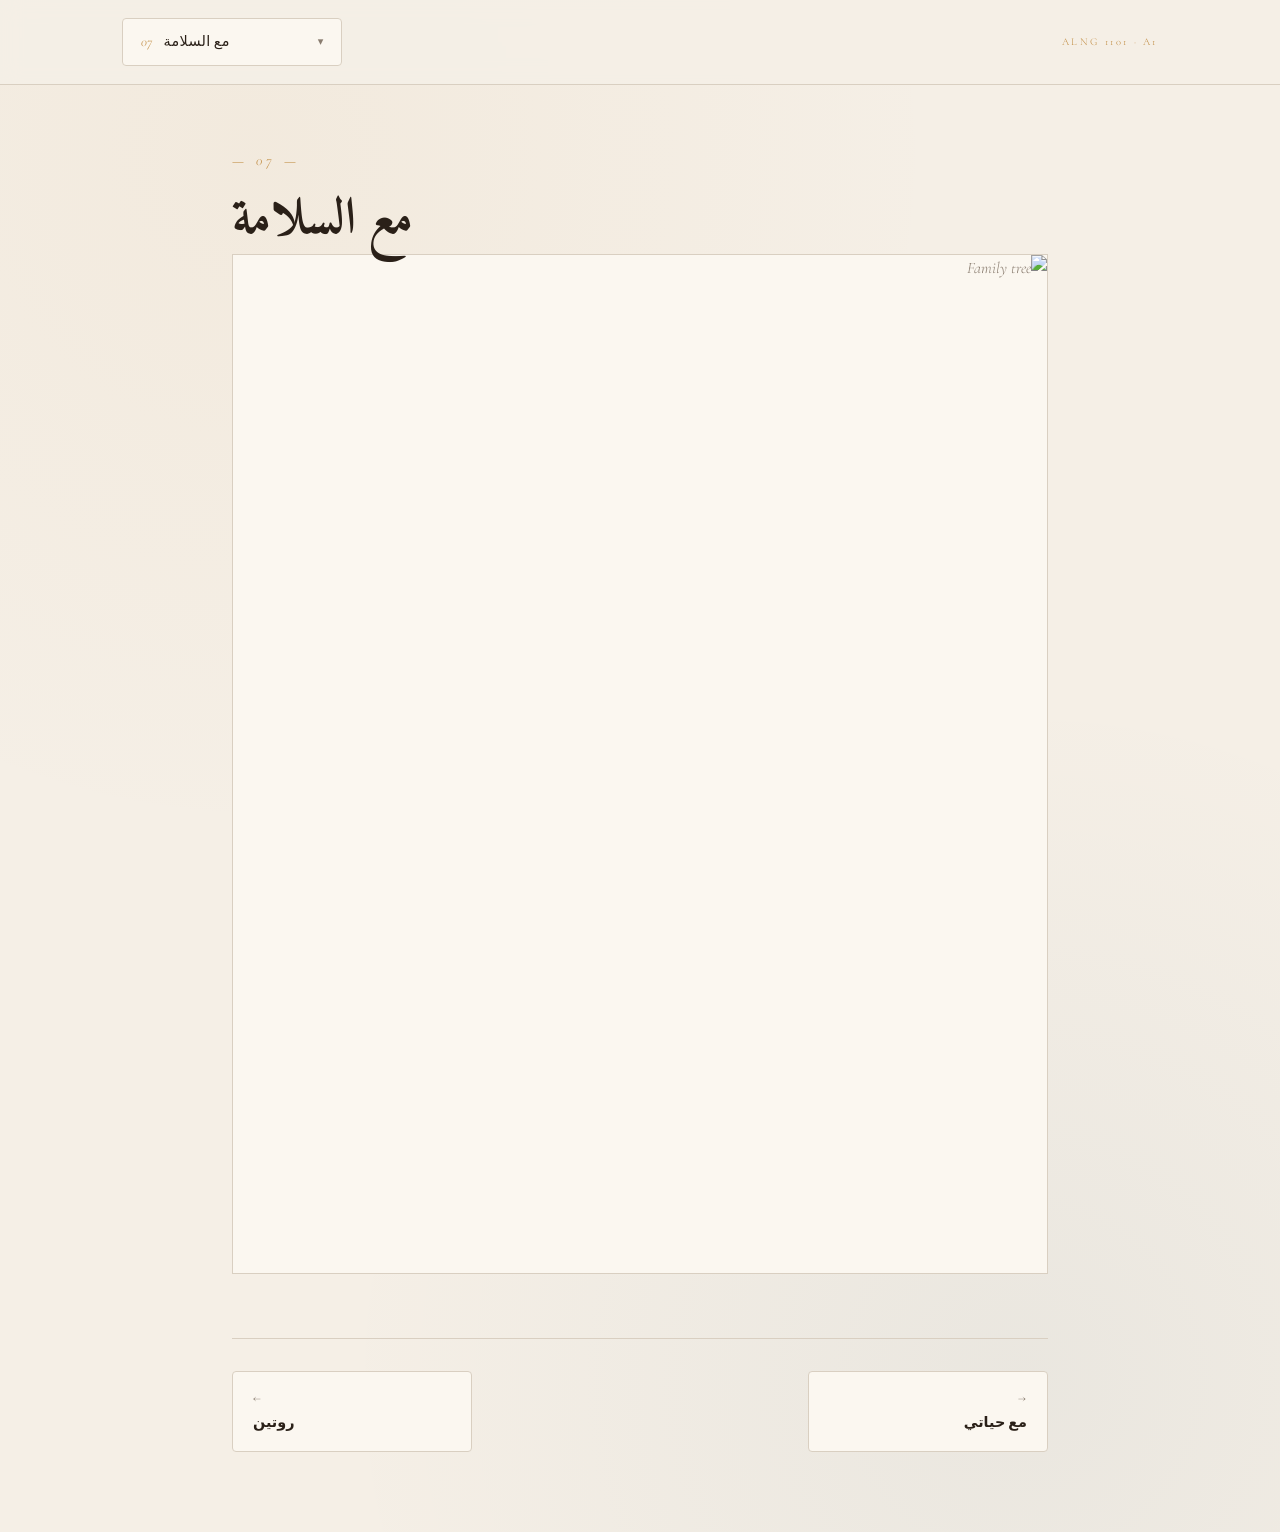
==== depart.html @ 5e150709 "Add files via upload" ====
<!DOCTYPE html>
<html lang="ar" dir="rtl">

<head>
    <meta charset="UTF-8" />
    <meta name="viewport" content="width=device-width, initial-scale=1.0" />
    <title>Ma famille — ALNG 1101</title>
    <link rel="preconnect" href="https://fonts.googleapis.com" />
    <link rel="preconnect" href="https://fonts.gstatic.com" crossorigin />
    <link
        href="https://fonts.googleapis.com/css2?family=Amiri:wght@400;700&family=Cairo:wght@300;400;600;700&family=Cormorant+Garamond:ital,wght@0,400;0,600;1,400&display=swap"
        rel="stylesheet" />
    <link rel="stylesheet" href="styles.css" />
</head>

<body>

    <header class="site-header">
        <div class="header-inner">
            <a href="./index.html" class="brand">
                <span class="brand-tag">ALNG 1101 · A1</span>
            </a>

            <div class="dropdown">
                <button class="dropdown-toggle" aria-expanded="false" aria-haspopup="true">
                    <span class="current-num">01</span>
                    <span class="current-label">Accueil</span>
                    <span class="caret">▾</span>
                </button>
                <ul class="dropdown-menu" role="menu">
                    <li><a href="./index.html"><span class="menu-num">01</span><span class="menu-label">حياتي</span></a>
                    </li>
                    <li><a href="./presentation.html"><span class="menu-num">02</span><span
                                class="menu-label">انا</span></a></li>
                    <li><a href="./famille.html"><span class="menu-num">03</span><span
                                class="menu-label">اسرتي</span></a></li>
                    <li><a href="./ami.html"><span class="menu-num">04</span><span class="menu-label">أفضل
                                صديق</span></a></li>
                    <li><a href="./lieux.html"><span class="menu-num">05</span><span class="menu-label">زيارة في
                                مصر</span></a></li>
                    <li><a href="./routine.html"><span class="menu-num">06</span><span
                                class="menu-label">روتين</span></a></li>
                    <li><a href="./depart.html"><span class="menu-num">07</span><span class="menu-label">مع
                                السلامة</span></a></li>
                </ul>
            </div>
        </div>
    </header>

    <main class="main">
        <p class="page-num">— 07 —</p>
        <h2 class="page-title">مع السلامة</h2>

        <div class="photo-frame">
            <img src="/images/avion.jpeg" alt="Family tree">
        </div>

        <nav class="pager">
            <a class="prev" href="lieux.html"><span class="pager-label"></span><span class="pager-title">
                    روتين</span></a>
            <a class="next" href="index.html"><span class="pager-label"></span><span class="pager-title">مع
                    حياتي</span></a>
        </nav>
    </main>


    <script src="styles.js"></script>
</body>

</html>
---- styles.css ----
/* =========================================================
   VARIABLES
   ========================================================= */
:root {
    --bg: #f5efe6;
    --bg-card: #fbf7f0;
    --ink: #2a2018;
    --ink-soft: #5b4f44;
    --ink-mute: #8a7d70;
    --line: #d9cfc1;
    --line-soft: #e8e0d3;
    --teal: #1b4965;
    --teal-soft: #2d6a8f;
    --gold: #c08a3e;
    --gold-soft: #d4a24c;
    --accent: #9b3a2a;

    --font-display: "Cormorant Garamond", "Amiri", serif;
    --font-arabic-display: "Amiri", serif;
    --font-body: "Tajawal", "Cormorant Garamond", system-ui, sans-serif;

    --header-h: 84px;
    --radius: 4px;
    --shadow: 0 1px 2px rgba(42, 32, 24, 0.04),
        0 8px 24px rgba(42, 32, 24, 0.06);
}

* {
    box-sizing: border-box;
    margin: 0;
    padding: 0;
}

html,
body {
    min-height: 100%;
}

body {
    font-family: var(--font-body);
    font-weight: 300;
    background: var(--bg);
    color: var(--ink);
    line-height: 1.7;
    background-image:
        radial-gradient(circle at 20% 10%, rgba(192, 138, 62, 0.05), transparent 40%),
        radial-gradient(circle at 80% 90%, rgba(27, 73, 101, 0.05), transparent 40%);
}

a {
    color: inherit;
    text-decoration: none;
}

button {
    font: inherit;
    cursor: pointer;
}

/* =========================================================
   HEADER + DROPDOWN
   ========================================================= */
.site-header {
    position: sticky;
    top: 0;
    z-index: 50;
    background: rgba(245, 239, 230, 0.92);
    backdrop-filter: blur(10px);
    -webkit-backdrop-filter: blur(10px);
    border-bottom: 1px solid var(--line);
}

.header-inner {
    max-width: 1100px;
    margin: 0 auto;
    height: var(--header-h);
    padding: 0 2rem;
    display: flex;
    align-items: center;
    justify-content: space-between;
    gap: 2rem;
}

/* BRAND (titre du site) */
.brand {
    display: flex;
    flex-direction: column;
    gap: 0.15rem;
    text-align: right;
}

.brand-tag {
    font-family: var(--font-body);
    font-size: 0.65rem;
    letter-spacing: 0.25em;
    text-transform: uppercase;
    color: var(--gold);
    direction: ltr;
}

.brand-title {
    font-family: var(--font-arabic-display);
    font-size: 1.6rem;
    font-weight: 700;
    color: var(--ink);
    line-height: 1;
}

/* DROPDOWN */
.dropdown {
    position: relative;
}

.dropdown-toggle {
    display: flex;
    align-items: center;
    gap: 0.75rem;
    padding: 0.65rem 1.1rem;
    background: var(--bg-card);
    border: 1px solid var(--line);
    border-radius: var(--radius);
    font-family: var(--font-body);
    font-size: 0.9rem;
    color: var(--ink);
    transition: all 0.25s;
    direction: ltr;
    min-width: 220px;
}

.dropdown-toggle:hover {
    border-color: var(--gold);
    background: #fff;
}

.dropdown-toggle .current-num {
    font-family: var(--font-display);
    font-style: italic;
    color: var(--gold);
    font-size: 0.85rem;
}

.dropdown-toggle .current-label {
    flex: 1;
    text-align: left;
    letter-spacing: 0.02em;
}

.dropdown-toggle .caret {
    color: var(--ink-mute);
    font-size: 0.7rem;
    transition: transform 0.25s;
}

.dropdown.open .caret {
    transform: rotate(180deg);
}

/* MENU */
.dropdown-menu {
    position: absolute;
    top: calc(100% + 6px);
    left: 0;
    width: 100%;
    min-width: 260px;
    background: var(--bg-card);
    border: 1px solid var(--line);
    border-radius: var(--radius);
    box-shadow: var(--shadow);
    list-style: none;
    padding: 0.4rem;
    opacity: 0;
    visibility: hidden;
    transform: translateY(-8px);
    transition: all 0.2s ease;
    direction: ltr;
}

.dropdown.open .dropdown-menu {
    opacity: 1;
    visibility: visible;
    transform: translateY(0);
}

.dropdown-menu li a {
    display: flex;
    align-items: baseline;
    gap: 0.85rem;
    padding: 0.55rem 0.75rem;
    border-radius: 2px;
    transition: all 0.15s;
}

.dropdown-menu li a:hover {
    background: rgba(192, 138, 62, 0.1);
}

.dropdown-menu li a.active {
    background: var(--teal);
    color: var(--bg-card);
}

.dropdown-menu li a.active .menu-num {
    color: var(--gold-soft);
}

.menu-num {
    font-family: var(--font-display);
    font-style: italic;
    font-size: 0.8rem;
    color: var(--ink-mute);
    min-width: 1.6rem;
}

.menu-label {
    font-size: 0.9rem;
}

/* =========================================================
   MAIN PAGE LAYOUT
   ========================================================= */
.main {
    max-width: 880px;
    margin: 0 auto;
    padding: 4rem 2rem 5rem;
}

.page-num {
    font-family: var(--font-display);
    font-style: italic;
    font-size: 0.9rem;
    color: var(--gold);
    letter-spacing: 0.3em;
    margin-bottom: 1rem;
    direction: ltr;
}

.page-title {
    font-family: var(--font-display);
    font-size: clamp(2.25rem, 4vw, 3.25rem);
    font-weight: 600;
    color: var(--ink);
    line-height: 1.1;
    margin-bottom: 0.5rem;
    direction: ltr;
    text-align: left;
}

.page-hint {
    font-family: var(--font-display);
    font-style: italic;
    font-size: 1rem;
    color: var(--ink-mute);
    margin-bottom: 3rem;
    padding-bottom: 2rem;
    border-bottom: 1px solid var(--line);
    direction: ltr;
    text-align: left;
}

/* =========================================================
   COMPONENTS RÉUTILISABLES
   ========================================================= */

/* Hero (page d'accueil) */
.hero {
    text-align: center;
    padding: 4rem 2rem;
    background: var(--bg-card);
    border: 1px solid var(--line);
    border-radius: var(--radius);
    position: relative;
}

.hero::before,
.hero::after {
    content: "";
    position: absolute;
    width: 40px;
    height: 40px;
    border: 2px solid var(--gold);
}

.hero::before {
    top: 12px;
    right: 12px;
    border-bottom: none;
    border-left: none;
}

.hero::after {
    bottom: 12px;
    left: 12px;
    border-top: none;
    border-right: none;
}

.hero-title {
    font-family: var(--font-arabic-display);
    font-size: clamp(2rem, 4vw, 3rem);
    font-weight: 400;
    color: var(--teal);
    margin-bottom: 1.5rem;
    line-height: 1.3;
}

.hero-welcome {
    font-family: var(--font-body);
    font-size: 1.25rem;
    color: var(--ink-soft);
    max-width: 600px;
    margin: 0 auto;
}

/* Photo + texte */
.content-grid {
    display: grid;
    grid-template-columns: 1fr 1.2fr;
    gap: 2.5rem;
    margin-bottom: 2rem;
}

.photo-frame {
    aspect-ratio: 4 / 5;
    background: var(--bg-card);
    border: 1px solid var(--line);
    display: flex;
    align-items: center;
    justify-content: center;
    color: var(--ink-mute);
    font-family: var(--font-display);
    font-style: italic;
    overflow: hidden;
}

.photo-frame img {
    width: 100%;
    height: 100%;
    object-fit: cover;
}

.text-block {
    font-size: 1.1rem;
    line-height: 1.9;
    color: var(--ink-soft);
}

/* Family frame */
.family-frame {
    width: 100%;
    background: var(--bg-card);
    border: 1px solid var(--line);
    display: flex;
    align-items: center;
    justify-content: center;
    color: var(--ink-mute);
    font-family: var(--font-display);
    font-style: italic;
    margin-bottom: 2rem;
    padding: 1rem;
}

.family-frame img {
    max-width: 100%;
    height: auto;
    display: block;
}

.labels-grid {
    display: grid;
    grid-template-columns: repeat(auto-fit, minmax(160px, 1fr));
    gap: 1rem;
}

.label-card {
    padding: 1.25rem 1rem;
    background: var(--bg-card);
    border: 1px solid var(--line);
    border-radius: var(--radius);
    text-align: center;
    transition: all 0.3s;
}

.label-card:hover {
    border-color: var(--gold);
    transform: translateY(-2px);
}

.label-role {
    display: block;
    font-family: var(--font-display);
    font-style: italic;
    font-size: 0.85rem;
    color: var(--ink-mute);
    margin-bottom: 0.5rem;
    direction: ltr;
}

.label-ar {
    display: block;
    font-family: var(--font-arabic-display);
    font-size: 1.5rem;
    color: var(--teal);
    font-weight: 700;
}

/* Paragraphe */
.paragraph-block {
    background: var(--bg-card);
    border-right: 3px solid var(--gold);
    padding: 2rem 2.5rem;
    font-size: 1.15rem;
    line-height: 2;
    border-radius: var(--radius);
}

/* Audio */
.audio-block {
    margin-top: 2.5rem;
    padding: 1.75rem;
    background: var(--bg-card);
    border: 1px dashed var(--gold);
    border-radius: var(--radius);
}

.audio-label {
    font-family: var(--font-display);
    font-size: 1rem;
    color: var(--teal);
    margin-bottom: 1rem;
    direction: ltr;
}

.audio-block audio {
    width: 100%;
    direction: ltr;
}

.audio-hint {
    margin-top: 0.75rem;
    font-family: var(--font-display);
    font-style: italic;
    font-size: 0.85rem;
    color: var(--ink-mute);
    direction: ltr;
}

/* Places + Community grid */
.places-grid,
.community-grid {
    display: grid;
    grid-template-columns: repeat(auto-fit, minmax(220px, 1fr));
    gap: 1.5rem;
}

.place-card,
.community-card {
    background: var(--bg-card);
    border: 1px solid var(--line);
    overflow: hidden;
    transition: all 0.3s;
}

.place-card:hover,
.community-card:hover {
    transform: translateY(-3px);
    box-shadow: var(--shadow);
}

.place-img,
.community-img {
    aspect-ratio: 4 / 3;
    background: var(--line-soft);
    display: flex;
    align-items: center;
    justify-content: center;
    color: var(--ink-mute);
    font-family: var(--font-display);
    font-style: italic;
    font-size: 0.9rem;
    overflow: hidden;
}

.place-img img,
.community-img img {
    width: 100%;
    height: 100%;
    object-fit: cover;
}

.place-card figcaption,
.community-card figcaption {
    padding: 1rem 1.25rem;
    font-size: 1rem;
    color: var(--ink-soft);
    border-top: 1px solid var(--line-soft);
}

/* Mots préférés */
.words-list {
    list-style: none;
    display: flex;
    flex-direction: column;
    gap: 1rem;
    counter-reset: word;
}

.word-item {
    background: var(--bg-card);
    padding: 1.5rem 1.75rem;
    border-right: 3px solid var(--gold);
    border-radius: var(--radius);
    display: grid;
    grid-template-columns: auto 1fr;
    gap: 0.5rem 1.5rem;
    align-items: baseline;
    position: relative;
    counter-increment: word;
}

.word-item::before {
    content: counter(word, decimal-leading-zero);
    position: absolute;
    top: 0.75rem;
    left: 1rem;
    font-family: var(--font-display);
    font-style: italic;
    font-size: 0.85rem;
    color: var(--gold);
    direction: ltr;
}

.word-ar {
    font-family: var(--font-arabic-display);
    font-size: 2rem;
    font-weight: 700;
    color: var(--teal);
    grid-row: 1;
}

.word-meaning {
    font-family: var(--font-display);
    font-style: italic;
    color: var(--ink-soft);
    font-size: 1rem;
    direction: ltr;
    grid-row: 1;
}

.word-example {
    grid-column: 1 / -1;
    font-size: 1.05rem;
    color: var(--ink-soft);
    padding-top: 0.5rem;
    border-top: 1px dashed var(--line);
    margin-top: 0.5rem;
}

/* Jeu */
.game-block {
    background: var(--bg-card);
    padding: 2rem;
    border: 1px solid var(--line);
    border-radius: var(--radius);
}

.game-instruction {
    font-size: 1.1rem;
    color: var(--ink-soft);
    margin-bottom: 1.5rem;
    padding-bottom: 1rem;
    border-bottom: 1px solid var(--line);
}

.game-grid {
    display: grid;
    grid-template-columns: repeat(auto-fit, minmax(140px, 1fr));
    gap: 0.75rem;
    margin-bottom: 1.5rem;
}

.game-card {
    padding: 1.5rem 1rem;
    background: var(--bg);
    border: 1px solid var(--line);
    border-radius: var(--radius);
    text-align: center;
    cursor: pointer;
    transition: all 0.25s;
    font-family: var(--font-arabic-display);
    font-size: 1.4rem;
    color: var(--teal);
}

.game-card:hover {
    border-color: var(--gold);
    background: var(--bg-card);
    transform: scale(1.03);
}

.game-card.matched {
    background: var(--teal);
    color: var(--bg-card);
    border-color: var(--teal);
}

.answer-key {
    margin-top: 1rem;
    padding: 1rem;
    background: var(--bg);
    border-radius: var(--radius);
}

.answer-key summary {
    cursor: pointer;
    font-family: var(--font-display);
    font-style: italic;
    color: var(--accent);
    direction: ltr;
}

.answer-key ul {
    margin-top: 0.75rem;
    padding-right: 1.25rem;
    color: var(--ink-soft);
}

.external-link {
    margin-top: 1rem;
    font-family: var(--font-display);
    font-style: italic;
    color: var(--ink-mute);
    direction: ltr;
}

.external-link a {
    color: var(--teal);
    text-decoration: underline;
    text-underline-offset: 3px;
}

/* Timeline */
.timeline {
    position: relative;
    padding-right: 2rem;
    border-right: 2px solid var(--line);
}

.timeline-step {
    position: relative;
    padding: 1.25rem 1.5rem;
    margin-bottom: 1.25rem;
    background: var(--bg-card);
    border: 1px solid var(--line);
    border-radius: var(--radius);
    transition: all 0.3s;
}

.timeline-step::before {
    content: "";
    position: absolute;
    top: 1.75rem;
    right: -2.6rem;
    width: 14px;
    height: 14px;
    background: var(--gold);
    border: 3px solid var(--bg);
    border-radius: 50%;
}

.timeline-step:hover {
    transform: translateX(-4px);
    border-color: var(--gold);
}

.timeline-time {
    display: inline-block;
    font-family: var(--font-arabic-display);
    font-size: 1rem;
    font-weight: 700;
    color: var(--gold);
    background: rgba(192, 138, 62, 0.1);
    padding: 0.2rem 0.75rem;
    border-radius: 100px;
    margin-bottom: 0.5rem;
}

.timeline-text {
    font-size: 1.15rem;
    color: var(--ink);
}

/* Reflection */
.reflection {
    margin-top: 2rem;
    padding: 1.75rem 2rem;
    background: var(--bg-card);
    border: 1px solid var(--line);
    border-radius: var(--radius);
}

.reflection h4 {
    font-family: var(--font-display);
    font-style: italic;
    font-size: 1.25rem;
    color: var(--teal);
    margin-bottom: 0.75rem;
    direction: ltr;
}

.reflection p {
    color: var(--ink-soft);
}

/* AI note */
.ai-note {
    margin-top: 2rem;
    padding: 1rem 1.25rem;
    background: rgba(155, 58, 42, 0.06);
    border-right: 3px solid var(--accent);
    border-radius: var(--radius);
    font-family: var(--font-display);
    font-style: italic;
    font-size: 0.95rem;
    color: var(--ink-soft);
    direction: ltr;
    text-align: left;
}

.ai-note strong {
    color: var(--accent);
    font-style: normal;
    font-family: var(--font-body);
    font-weight: 600;
}

/* =========================================================
   PAGINATION (prev / next entre pages)
   ========================================================= */
.pager {
    margin-top: 4rem;
    padding-top: 2rem;
    border-top: 1px solid var(--line);
    display: flex;
    justify-content: space-between;
    gap: 1rem;
    direction: ltr;
}

.pager a {
    flex: 1;
    max-width: 240px;
    padding: 1rem 1.25rem;
    background: var(--bg-card);
    border: 1px solid var(--line);
    border-radius: var(--radius);
    font-family: var(--font-body);
    font-size: 0.9rem;
    color: var(--ink-soft);
    transition: all 0.25s;
    display: flex;
    flex-direction: column;
    gap: 0.15rem;
}

.pager a:hover {
    border-color: var(--gold);
    color: var(--ink);
    transform: translateY(-2px);
}

.pager .pager-label {
    font-family: var(--font-display);
    font-style: italic;
    font-size: 0.75rem;
    color: var(--ink-mute);
    letter-spacing: 0.1em;
    text-transform: uppercase;
}

.pager .pager-title {
    font-weight: 600;
    color: var(--ink);
}

.pager .next {
    text-align: right;
    margin-left: auto;
}

.pager .next .pager-label::after {
    content: " →";
}

.pager .prev .pager-label::before {
    content: "← ";
}

.pager-spacer {
    flex: 1;
    max-width: 240px;
}

/* =========================================================
   MOBILE
   ========================================================= */
@media (max-width: 700px) {
    .header-inner {
        padding: 0 1rem;
        gap: 0.75rem;
    }

    .brand-tag {
        display: none;
    }

    .brand-title {
        font-size: 1.3rem;
    }

    .dropdown-toggle {
        min-width: 0;
        padding: 0.5rem 0.75rem;
    }

    .dropdown-toggle .current-label {
        font-size: 0.85rem;
    }

    .dropdown-menu {
        right: 0;
        left: auto;
        width: 240px;
    }

    .main {
        padding: 2.5rem 1.25rem 3rem;
    }

    .content-grid {
        grid-template-columns: 1fr;
    }

    .page-title {
        font-size: 2rem;
    }

    .pager {
        flex-direction: column;
    }

    .pager a,
    .pager-spacer {
        max-width: none;
    }
}

/* =========================================================
   VOCAB SECTION (page famille)
   ========================================================= */
.vocab-section {
    margin-bottom: 2.5rem;
}

.vocab-heading {
    display: flex;
    align-items: baseline;
    justify-content: space-between;
    gap: 1rem;
    margin-bottom: 1.25rem;
    padding-bottom: 0.75rem;
    border-bottom: 1px solid var(--line);
}

.vocab-heading-fr {
    font-family: var(--font-display);
    font-style: italic;
    font-size: 1.4rem;
    color: var(--ink-mute);
    letter-spacing: 0.02em;
    direction: ltr;
}

.vocab-heading-ar {
    font-family: var(--font-arabic-display);
    font-size: 1.6rem;
    font-weight: 700;
    color: var(--teal);
}

.vocab-grid {
    display: grid;
    grid-template-columns: repeat(auto-fit, minmax(140px, 1fr));
    gap: 0.75rem;
}

.vocab-card {
    display: flex;
    flex-direction: column;
    align-items: center;
    justify-content: center;
    gap: 0.35rem;
    padding: 1rem 0.75rem;
    background: var(--bg-card);
    border: 1px solid var(--line);
    border-radius: var(--radius);
    transition: all 0.25s ease;
    text-align: center;
}

.vocab-card:hover {
    border-color: var(--gold);
    background: #fff;
    transform: translateY(-2px);
    box-shadow: var(--shadow);
}

.vocab-ar {
    font-family: var(--font-arabic-display);
    font-size: 1.5rem;
    font-weight: 700;
    color: var(--teal);
    line-height: 1.2;
}

.vocab-fr {
    font-family: var(--font-display);
    font-style: italic;
    font-size: 0.85rem;
    color: var(--ink-mute);
    letter-spacing: 0.02em;
    direction: ltr;
}
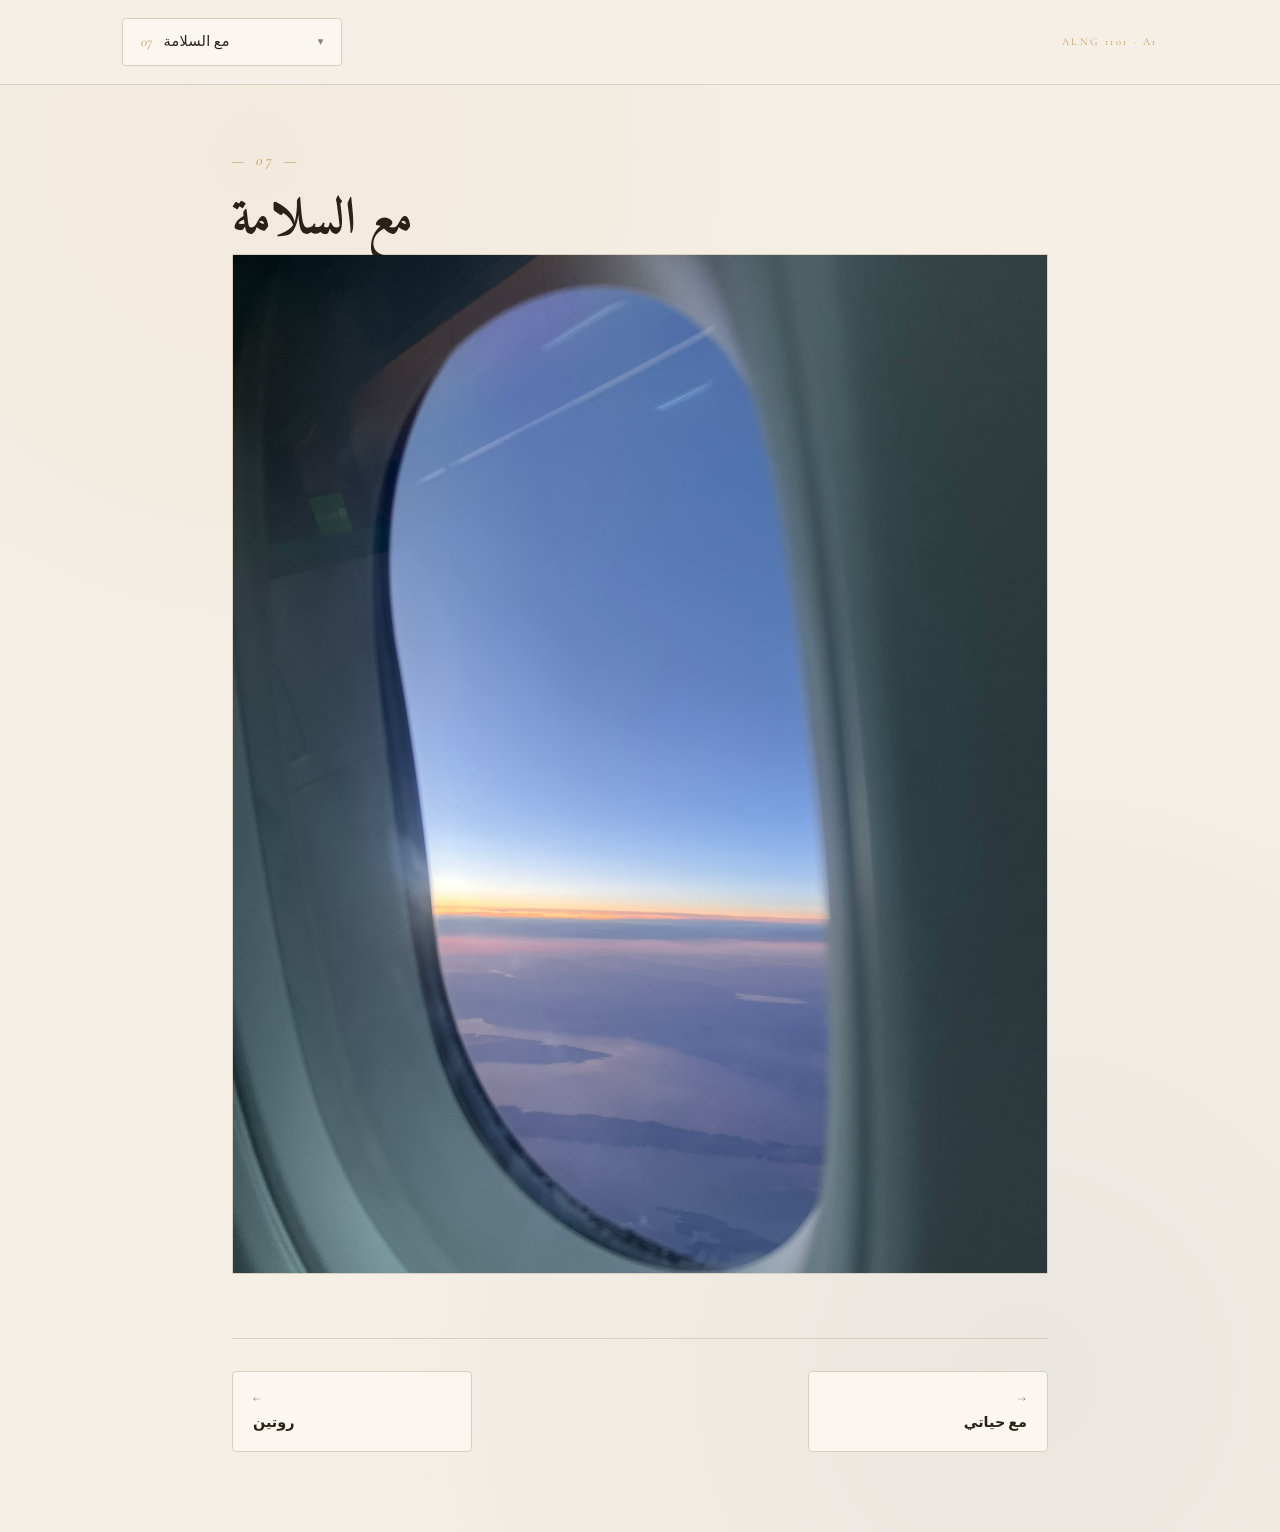
==== commit 21117042: "Update depart.html" ====
--- a/depart.html
+++ b/depart.html
@@ -52,7 +52,7 @@
         <h2 class="page-title">مع السلامة</h2>
 
         <div class="photo-frame">
-            <img src="/images/avion.jpeg" alt="Family tree">
+            <img src="images/avion.jpeg" alt="Family tree">
         </div>
 
         <nav class="pager">
@@ -67,4 +67,4 @@
     <script src="styles.js"></script>
 </body>
 
-</html>+</html>
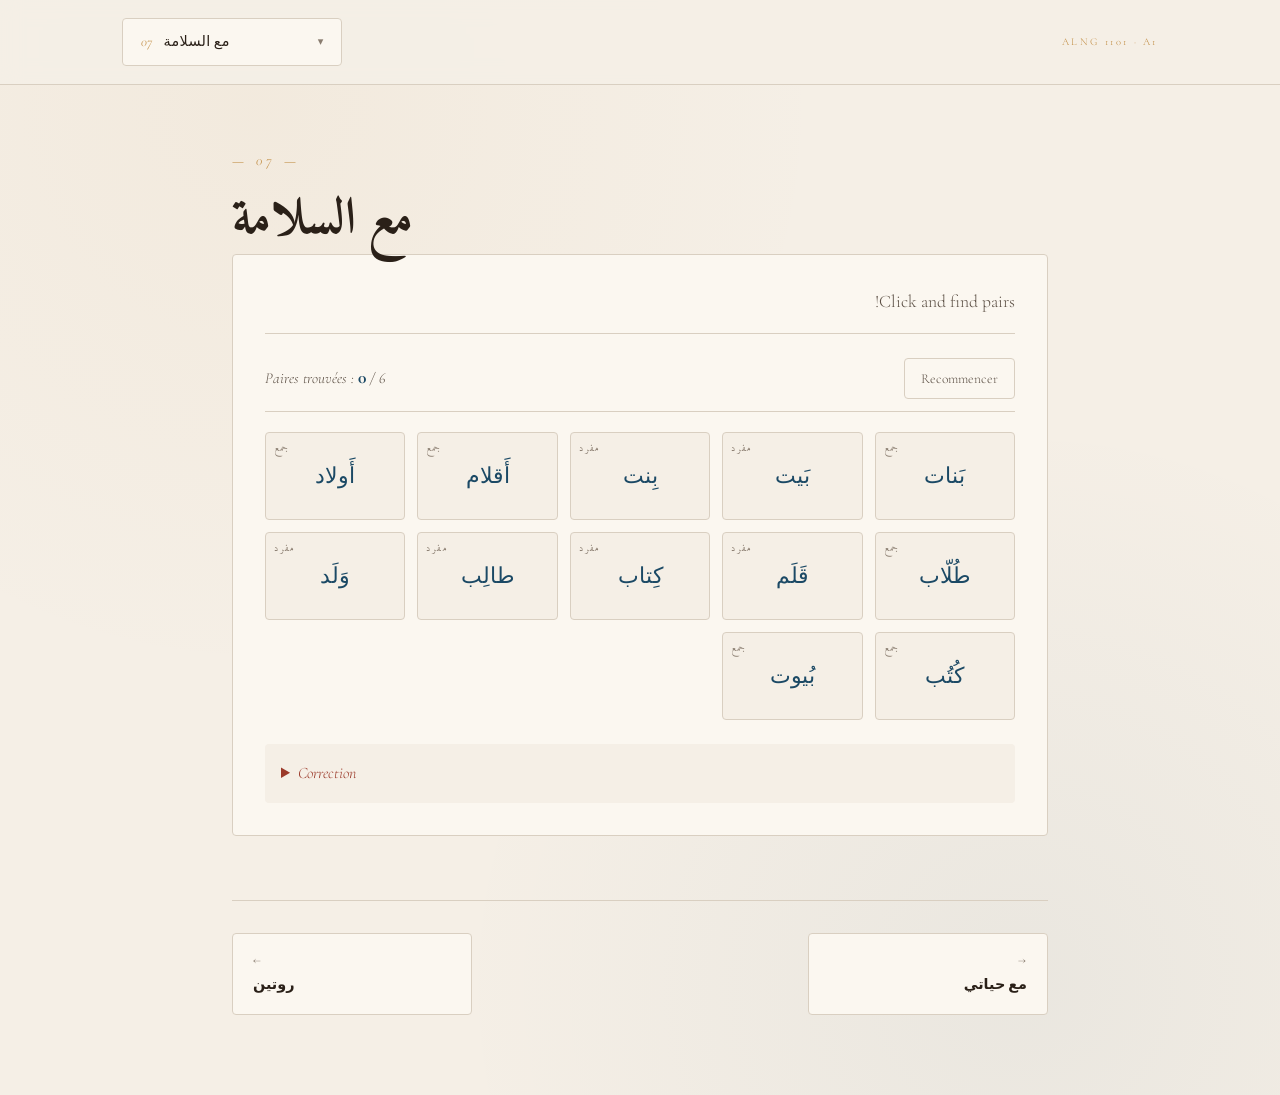
==== commit 9a427480: "Add files via upload" ====
--- a/depart.html
+++ b/depart.html
@@ -4,7 +4,7 @@
 <head>
     <meta charset="UTF-8" />
     <meta name="viewport" content="width=device-width, initial-scale=1.0" />
-    <title>Ma famille — ALNG 1101</title>
+    <title> ALNG 1101</title>
     <link rel="preconnect" href="https://fonts.googleapis.com" />
     <link rel="preconnect" href="https://fonts.gstatic.com" crossorigin />
     <link
@@ -14,6 +14,7 @@
 </head>
 
 <body>
+
 
     <header class="site-header">
         <div class="header-inner">
@@ -33,13 +34,15 @@
                     <li><a href="./presentation.html"><span class="menu-num">02</span><span
                                 class="menu-label">انا</span></a></li>
                     <li><a href="./famille.html"><span class="menu-num">03</span><span
-                                class="menu-label">اسرتي</span></a></li>
+                                class="menu-label">اسرتي</span></a>
+                    </li>
                     <li><a href="./ami.html"><span class="menu-num">04</span><span class="menu-label">أفضل
                                 صديق</span></a></li>
                     <li><a href="./lieux.html"><span class="menu-num">05</span><span class="menu-label">زيارة في
                                 مصر</span></a></li>
                     <li><a href="./routine.html"><span class="menu-num">06</span><span
-                                class="menu-label">روتين</span></a></li>
+                                class="menu-label">روتين</span></a>
+                    </li>
                     <li><a href="./depart.html"><span class="menu-num">07</span><span class="menu-label">مع
                                 السلامة</span></a></li>
                 </ul>
@@ -51,9 +54,37 @@
         <p class="page-num">— 07 —</p>
         <h2 class="page-title">مع السلامة</h2>
 
-        <div class="photo-frame">
-            <img src="images/avion.jpeg" alt="Family tree">
+        <div class="game-block">
+            <p class="game-instruction">
+                Click and find pairs!
+            </p>
+
+            <div class="game-stats">
+                <span class="stat">Paires trouvées : <strong id="score">0</strong> / 6</span>
+                <button class="reset-btn" id="reset-btn">Recommencer</button>
+            </div>
+
+            <div class="game-grid" id="game-grid">
+                <!-- Les cartes sont générées par JS avec un ordre aléatoire -->
+            </div>
+
+            <div class="game-success" id="game-success" hidden>
+                🎉 <strong>Bravo !</strong> Tu as trouvé toutes les paires !
+            </div>
+
+            <details class="answer-key">
+                <summary>Correction</summary>
+                <ul>
+                    <li>كِتاب → كُتُب </li>
+                    <li>طالِب → طُلّاب </li>
+                    <li>بَيت → بُيوت </li>
+                    <li>قَلَم → أَقلام </li>
+                    <li>وَلَد → أَولاد </li>
+                    <li>بِنت → بَنات </li>
+                </ul>
+            </details>
         </div>
+
 
         <nav class="pager">
             <a class="prev" href="lieux.html"><span class="pager-label"></span><span class="pager-title">
@@ -67,4 +98,4 @@
     <script src="styles.js"></script>
 </body>
 
-</html>
+</html>
--- a/styles.css
+++ b/styles.css
@@ -929,4 +929,146 @@
     color: var(--ink-mute);
     letter-spacing: 0.02em;
     direction: ltr;
+}
+
+
+/* Stats du jeu */
+.game-stats {
+    display: flex;
+    align-items: center;
+    justify-content: space-between;
+    margin-bottom: 1.25rem;
+    padding-bottom: 0.75rem;
+    border-bottom: 1px solid var(--line);
+    direction: ltr;
+}
+
+.stat {
+    font-family: var(--font-display);
+    font-style: italic;
+    color: var(--ink-soft);
+    font-size: 0.95rem;
+}
+
+.stat strong {
+    font-family: var(--font-body);
+    font-style: normal;
+    color: var(--teal);
+    font-size: 1.1rem;
+    font-weight: 700;
+}
+
+.reset-btn {
+    padding: 0.5rem 1rem;
+    background: transparent;
+    border: 1px solid var(--line);
+    border-radius: var(--radius);
+    font-family: var(--font-body);
+    font-size: 0.85rem;
+    color: var(--ink-soft);
+    cursor: pointer;
+    transition: all 0.2s;
+}
+
+.reset-btn:hover {
+    border-color: var(--accent);
+    color: var(--accent);
+}
+
+/* Carte du jeu : améliore la version existante */
+.game-card {
+    position: relative;
+    user-select: none;
+}
+
+.game-card .card-type {
+    position: absolute;
+    top: 6px;
+    left: 8px;
+    font-family: var(--font-display);
+    font-style: italic;
+    font-size: 0.65rem;
+    letter-spacing: 0.1em;
+    text-transform: uppercase;
+    color: var(--ink-mute);
+    direction: ltr;
+}
+
+.game-card.selected {
+    outline: 2px solid var(--gold) !important;
+    background: var(--bg-card);
+}
+
+.game-card.matched {
+    background: var(--teal);
+    color: var(--bg-card);
+    border-color: var(--teal);
+    cursor: default;
+    animation: matched-pop 0.4s ease;
+}
+
+.game-card.matched .card-type {
+    color: var(--gold-soft);
+}
+
+.game-card.wrong {
+    animation: shake 0.4s ease;
+    border-color: var(--accent) !important;
+}
+
+@keyframes matched-pop {
+    0% {
+        transform: scale(1);
+    }
+
+    50% {
+        transform: scale(1.08);
+    }
+
+    100% {
+        transform: scale(1);
+    }
+}
+
+@keyframes shake {
+
+    0%,
+    100% {
+        transform: translateX(0);
+    }
+
+    25% {
+        transform: translateX(-6px);
+    }
+
+    75% {
+        transform: translateX(6px);
+    }
+}
+
+/* Message de victoire */
+.game-success {
+    margin-top: 1.5rem;
+    padding: 1.25rem 1.5rem;
+    background: rgba(27, 73, 101, 0.08);
+    border: 1px solid var(--teal);
+    border-radius: var(--radius);
+    text-align: center;
+    font-family: var(--font-display);
+    font-size: 1.15rem;
+    color: var(--teal);
+    direction: ltr;
+    animation: fade-in 0.5s ease;
+}
+
+@keyframes fade-in {
+    from {
+        opacity: 0;
+        transform: translateY(8px);
+    }
+
+    to {
+        opacity: 1;
+        transform: translateY(0);
+    }
 }
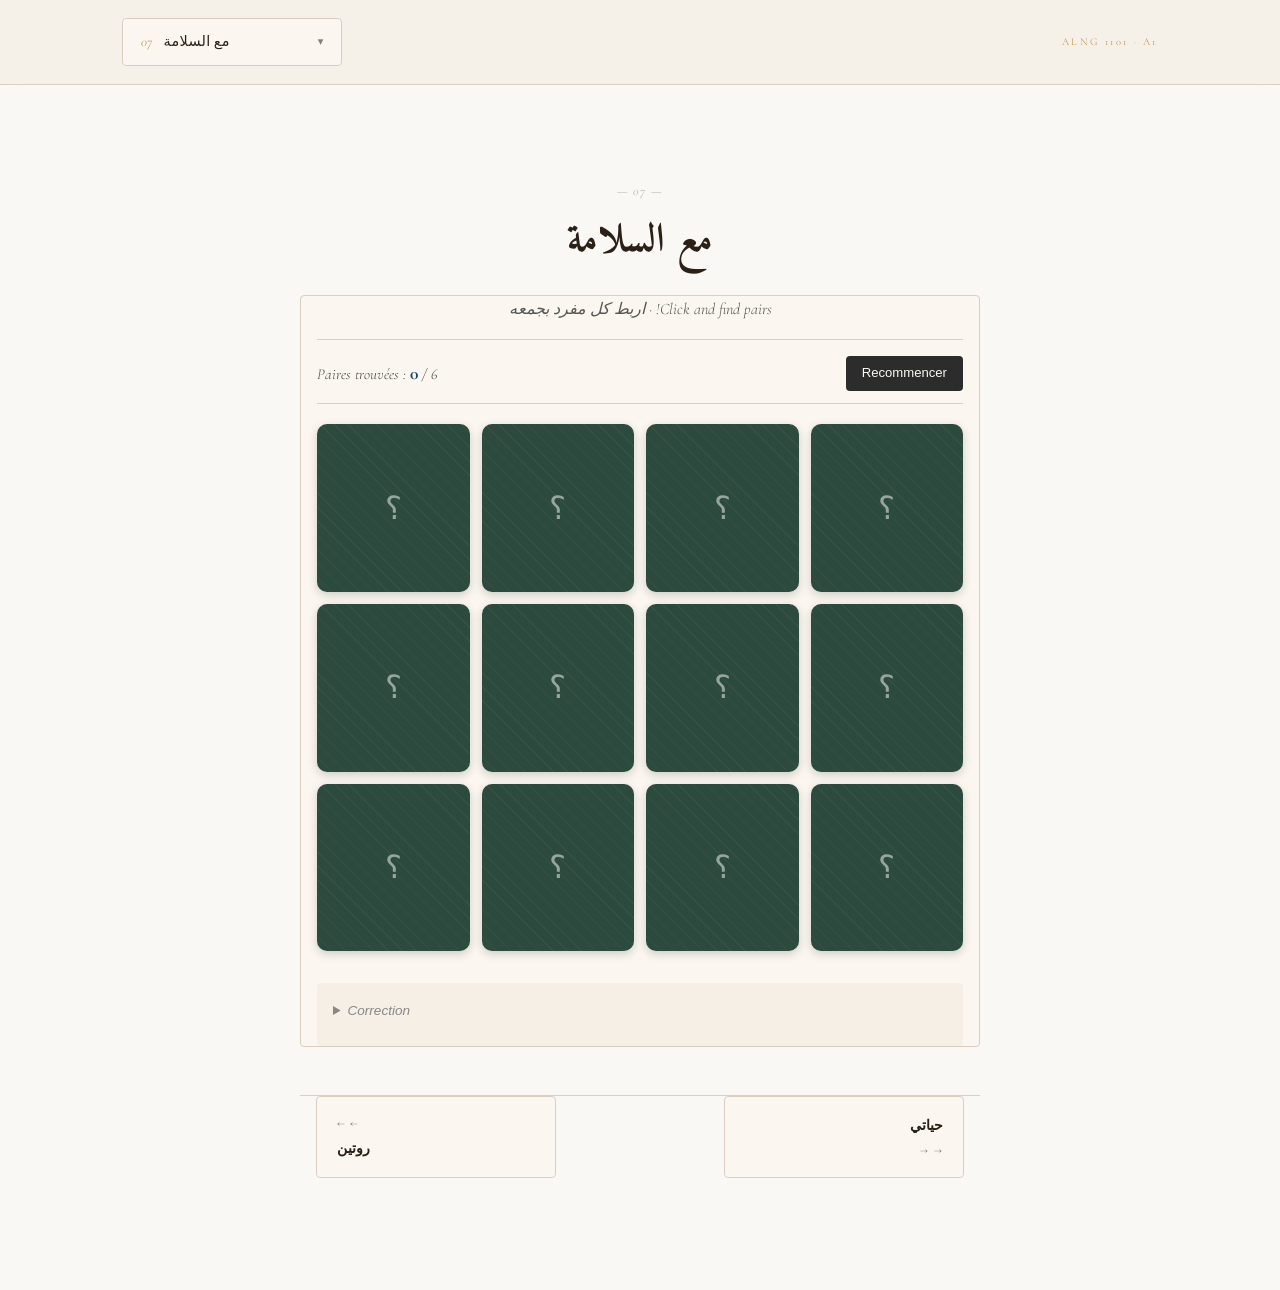
==== commit 6c33e453: "Update title and game instructions in depart.html" ====
--- a/depart.html
+++ b/depart.html
@@ -4,17 +4,192 @@
 <head>
     <meta charset="UTF-8" />
     <meta name="viewport" content="width=device-width, initial-scale=1.0" />
-    <title> ALNG 1101</title>
+    <title>ALNG 1101</title>
     <link rel="preconnect" href="https://fonts.googleapis.com" />
     <link rel="preconnect" href="https://fonts.gstatic.com" crossorigin />
     <link
         href="https://fonts.googleapis.com/css2?family=Amiri:wght@400;700&family=Cairo:wght@300;400;600;700&family=Cormorant+Garamond:ital,wght@0,400;0,600;1,400&display=swap"
         rel="stylesheet" />
     <link rel="stylesheet" href="styles.css" />
+
+    <style>
+        /* ── Fallback styles if styles.css is absent ── */
+        *, *::before, *::after { box-sizing: border-box; margin: 0; padding: 0; }
+        body { font-family: 'Cairo', sans-serif; background: #faf8f4; color: #2c2c2c; direction: rtl; }
+
+        /* ── Game layout ── */
+        .game-block { max-width: 680px; margin: 2rem auto; padding: 0 1rem; }
+        .game-instruction { text-align: center; margin-bottom: 1rem; font-size: 1rem; color: #555; font-family: 'Cormorant Garamond', serif; font-style: italic; }
+
+        .game-stats {
+            display: flex;
+            justify-content: space-between;
+            align-items: center;
+            margin-bottom: 1.25rem;
+            font-size: 0.9rem;
+        }
+        .stat { color: #444; }
+
+        .reset-btn {
+            background: #2c2c2c;
+            color: #faf8f4;
+            border: none;
+            padding: 0.4rem 1rem;
+            border-radius: 4px;
+            cursor: pointer;
+            font-family: 'Cairo', sans-serif;
+            font-size: 0.82rem;
+            transition: background 0.2s;
+        }
+        .reset-btn:hover { background: #555; }
+
+        /* ── Grid ── */
+        .game-grid {
+            display: grid;
+            grid-template-columns: repeat(4, 1fr);
+            gap: 0.75rem;
+        }
+
+        /* ── Card ── */
+        .card {
+            aspect-ratio: 1 / 1.1;
+            perspective: 800px;
+            cursor: pointer;
+        }
+
+        .card-inner {
+            position: relative;
+            width: 100%;
+            height: 100%;
+            transform-style: preserve-3d;
+            transition: transform 0.45s cubic-bezier(0.4, 0, 0.2, 1);
+            border-radius: 10px;
+        }
+
+        .card.flipped .card-inner,
+        .card.matched .card-inner {
+            transform: rotateY(180deg);
+        }
+
+        .card-face {
+            position: absolute;
+            inset: 0;
+            border-radius: 10px;
+            backface-visibility: hidden;
+            display: flex;
+            align-items: center;
+            justify-content: center;
+            padding: 0.5rem;
+            text-align: center;
+        }
+
+        /* Front = hidden face */
+        .card-front {
+            background: #2c4a3e;
+            background-image: repeating-linear-gradient(
+                45deg,
+                rgba(255,255,255,0.04) 0px,
+                rgba(255,255,255,0.04) 1px,
+                transparent 1px,
+                transparent 10px
+            );
+            box-shadow: 0 3px 10px rgba(0,0,0,0.18);
+        }
+        .card-front::after {
+            content: '؟';
+            font-family: 'Amiri', serif;
+            font-size: 2rem;
+            color: rgba(255,255,255,0.5);
+        }
+
+        /* Back = word */
+        .card-back {
+            background: #fff;
+            transform: rotateY(180deg);
+            box-shadow: 0 3px 10px rgba(0,0,0,0.12);
+            border: 2px solid #e8e2d8;
+            font-family: 'Amiri', serif;
+            font-size: 1.35rem;
+            color: #2c2c2c;
+            line-height: 1.4;
+        }
+
+        /* Singular cards get a subtle warm tint */
+        .card[data-type="singular"] .card-back {
+            background: #fffbf5;
+            border-color: #d4c9a8;
+            color: #5a3e1b;
+        }
+        /* Plural cards get a cool tint */
+        .card[data-type="plural"] .card-back {
+            background: #f3f7ff;
+            border-color: #b0c4de;
+            color: #1b3a5a;
+        }
+
+        /* Matched state */
+        .card.matched .card-back {
+            background: #e8f5e9;
+            border-color: #81c784;
+            color: #2e7d32;
+        }
+
+        /* Wrong flash */
+        .card.wrong .card-inner {
+            animation: shake 0.4s ease;
+        }
+        @keyframes shake {
+            0%, 100% { transform: rotateY(180deg) translateX(0); }
+            25% { transform: rotateY(180deg) translateX(-6px); }
+            75% { transform: rotateY(180deg) translateX(6px); }
+        }
+
+        /* Success banner */
+        .game-success {
+            margin-top: 1.5rem;
+            text-align: center;
+            padding: 1rem;
+            background: #e8f5e9;
+            border-radius: 8px;
+            font-size: 1.1rem;
+            animation: fadeIn 0.5s ease;
+        }
+        @keyframes fadeIn { from { opacity: 0; transform: translateY(8px); } to { opacity: 1; transform: translateY(0); } }
+
+        /* Answer key */
+        .answer-key {
+            margin-top: 2rem;
+            font-family: 'Amiri', serif;
+            font-size: 1.05rem;
+        }
+        .answer-key summary {
+            cursor: pointer;
+            color: #888;
+            font-family: 'Cairo', sans-serif;
+            font-size: 0.85rem;
+            margin-bottom: 0.5rem;
+        }
+        .answer-key ul { list-style: none; padding-right: 1rem; }
+        .answer-key li { padding: 0.25rem 0; border-bottom: 1px solid #eee; }
+
+        /* Pager */
+        .pager { display: flex; justify-content: space-between; max-width: 680px; margin: 3rem auto 2rem; padding: 0 1rem; }
+        .pager a { text-decoration: none; color: #2c4a3e; font-family: 'Cairo', sans-serif; font-size: 0.9rem; }
+        .pager a:hover { text-decoration: underline; }
+
+        /* Page header */
+        .page-num { text-align: center; color: #aaa; font-size: 0.8rem; margin-top: 2rem; letter-spacing: 0.1em; }
+        .page-title { text-align: center; font-family: 'Amiri', serif; font-size: 2.5rem; margin: 0.25rem 0 1.5rem; }
+
+        /* Responsive */
+        @media (max-width: 480px) {
+            .game-grid { grid-template-columns: repeat(3, 1fr); gap: 0.5rem; }
+            .card-back { font-size: 1.1rem; }
+        }
+    </style>
 </head>
 
 <body>
-
 
     <header class="site-header">
         <div class="header-inner">
@@ -24,27 +199,18 @@
 
             <div class="dropdown">
                 <button class="dropdown-toggle" aria-expanded="false" aria-haspopup="true">
-                    <span class="current-num">01</span>
-                    <span class="current-label">Accueil</span>
+                    <span class="current-num">07</span>
+                    <span class="current-label">مع السلامة</span>
                     <span class="caret">▾</span>
                 </button>
                 <ul class="dropdown-menu" role="menu">
-                    <li><a href="./index.html"><span class="menu-num">01</span><span class="menu-label">حياتي</span></a>
-                    </li>
-                    <li><a href="./presentation.html"><span class="menu-num">02</span><span
-                                class="menu-label">انا</span></a></li>
-                    <li><a href="./famille.html"><span class="menu-num">03</span><span
-                                class="menu-label">اسرتي</span></a>
-                    </li>
-                    <li><a href="./ami.html"><span class="menu-num">04</span><span class="menu-label">أفضل
-                                صديق</span></a></li>
-                    <li><a href="./lieux.html"><span class="menu-num">05</span><span class="menu-label">زيارة في
-                                مصر</span></a></li>
-                    <li><a href="./routine.html"><span class="menu-num">06</span><span
-                                class="menu-label">روتين</span></a>
-                    </li>
-                    <li><a href="./depart.html"><span class="menu-num">07</span><span class="menu-label">مع
-                                السلامة</span></a></li>
+                    <li><a href="./index.html"><span class="menu-num">01</span><span class="menu-label">حياتي</span></a></li>
+                    <li><a href="./presentation.html"><span class="menu-num">02</span><span class="menu-label">انا</span></a></li>
+                    <li><a href="./famille.html"><span class="menu-num">03</span><span class="menu-label">اسرتي</span></a></li>
+                    <li><a href="./ami.html"><span class="menu-num">04</span><span class="menu-label">أفضل صديق</span></a></li>
+                    <li><a href="./lieux.html"><span class="menu-num">05</span><span class="menu-label">زيارة في مصر</span></a></li>
+                    <li><a href="./routine.html"><span class="menu-num">06</span><span class="menu-label">روتين</span></a></li>
+                    <li><a href="./depart.html"><span class="menu-num">07</span><span class="menu-label">مع السلامة</span></a></li>
                 </ul>
             </div>
         </div>
@@ -56,7 +222,7 @@
 
         <div class="game-block">
             <p class="game-instruction">
-                Click and find pairs!
+                Click and find pairs! · اربط كل مفرد بجمعه
             </p>
 
             <div class="game-stats">
@@ -64,9 +230,7 @@
                 <button class="reset-btn" id="reset-btn">Recommencer</button>
             </div>
 
-            <div class="game-grid" id="game-grid">
-                <!-- Les cartes sont générées par JS avec un ordre aléatoire -->
-            </div>
+            <div class="game-grid" id="game-grid"></div>
 
             <div class="game-success" id="game-success" hidden>
                 🎉 <strong>Bravo !</strong> Tu as trouvé toutes les paires !
@@ -75,27 +239,150 @@
             <details class="answer-key">
                 <summary>Correction</summary>
                 <ul>
-                    <li>كِتاب → كُتُب </li>
-                    <li>طالِب → طُلّاب </li>
-                    <li>بَيت → بُيوت </li>
-                    <li>قَلَم → أَقلام </li>
-                    <li>وَلَد → أَولاد </li>
-                    <li>بِنت → بَنات </li>
+                    <li>كِتاب → كُتُب</li>
+                    <li>طالِب → طُلّاب</li>
+                    <li>بَيت → بُيوت</li>
+                    <li>قَلَم → أَقلام</li>
+                    <li>وَلَد → أَولاد</li>
+                    <li>بِنت → بَنات</li>
                 </ul>
             </details>
         </div>
 
-
         <nav class="pager">
-            <a class="prev" href="lieux.html"><span class="pager-label"></span><span class="pager-title">
-                    روتين</span></a>
-            <a class="next" href="index.html"><span class="pager-label"></span><span class="pager-title">مع
-                    حياتي</span></a>
+            <a class="prev" href="routine.html"><span class="pager-label">←</span><span class="pager-title"> روتين</span></a>
+            <a class="next" href="index.html"><span class="pager-title">حياتي </span><span class="pager-label">→</span></a>
         </nav>
     </main>
 
-
-    <script src="styles.js"></script>
+    <script>
+    (() => {
+        // ── Data ──────────────────────────────────────────────
+        const PAIRS = [
+            { id: 1, singular: 'كِتاب',  plural: 'كُتُب'  },
+            { id: 2, singular: 'طالِب',  plural: 'طُلّاب' },
+            { id: 3, singular: 'بَيت',   plural: 'بُيوت'  },
+            { id: 4, singular: 'قَلَم',  plural: 'أَقلام' },
+            { id: 5, singular: 'وَلَد',  plural: 'أَولاد' },
+            { id: 6, singular: 'بِنت',   plural: 'بَنات'  },
+        ];
+
+        // ── State ─────────────────────────────────────────────
+        let flipped  = [];   // currently face-up (max 2)
+        let matched  = new Set();
+        let locked   = false;
+
+        // ── DOM refs ──────────────────────────────────────────
+        const grid      = document.getElementById('game-grid');
+        const scoreEl   = document.getElementById('score');
+        const successEl = document.getElementById('game-success');
+        const resetBtn  = document.getElementById('reset-btn');
+
+        // ── Shuffle helper ────────────────────────────────────
+        function shuffle(arr) {
+            const a = [...arr];
+            for (let i = a.length - 1; i > 0; i--) {
+                const j = Math.floor(Math.random() * (i + 1));
+                [a[i], a[j]] = [a[j], a[i]];
+            }
+            return a;
+        }
+
+        // ── Build cards ───────────────────────────────────────
+        function buildCards() {
+            // Create one card per word (singular + plural = 2 cards per pair)
+            const cards = [];
+            PAIRS.forEach(p => {
+                cards.push({ pairId: p.id, word: p.singular, type: 'singular' });
+                cards.push({ pairId: p.id, word: p.plural,   type: 'plural'   });
+            });
+            return shuffle(cards);
+        }
+
+        // ── Render grid ───────────────────────────────────────
+        function render() {
+            grid.innerHTML = '';
+            flipped  = [];
+            matched  = new Set();
+            locked   = false;
+            scoreEl.textContent = '0';
+            successEl.hidden = true;
+
+            buildCards().forEach((data, index) => {
+                const card = document.createElement('div');
+                card.className = 'card';
+                card.dataset.pairId = data.pairId;
+                card.dataset.type   = data.type;
+                card.dataset.index  = index;
+
+                card.innerHTML = `
+                    <div class="card-inner">
+                        <div class="card-face card-front"></div>
+                        <div class="card-face card-back">${data.word}</div>
+                    </div>`;
+
+                card.addEventListener('click', () => onCardClick(card));
+                grid.appendChild(card);
+            });
+        }
+
+        // ── Click handler ─────────────────────────────────────
+        function onCardClick(card) {
+            if (locked) return;
+            if (card.classList.contains('flipped')) return;
+            if (card.classList.contains('matched')) return;
+
+            card.classList.add('flipped');
+            flipped.push(card);
+
+            if (flipped.length === 2) {
+                locked = true;
+                checkPair();
+            }
+        }
+
+        // ── Pair check ────────────────────────────────────────
+        function checkPair() {
+            const [a, b] = flipped;
+            const sameId   = a.dataset.pairId === b.dataset.pairId;
+            const diffType = a.dataset.type   !== b.dataset.type;
+
+            if (sameId && diffType) {
+                // ✅ Match
+                setTimeout(() => {
+                    a.classList.add('matched');
+                    b.classList.add('matched');
+                    matched.add(a.dataset.pairId);
+                    scoreEl.textContent = matched.size;
+
+                    if (matched.size === PAIRS.length) {
+                        successEl.hidden = false;
+                    }
+
+                    flipped = [];
+                    locked  = false;
+                }, 500);
+            } else {
+                // ❌ No match — shake then flip back
+                a.classList.add('wrong');
+                b.classList.add('wrong');
+
+                setTimeout(() => {
+                    a.classList.remove('flipped', 'wrong');
+                    b.classList.remove('flipped', 'wrong');
+                    flipped = [];
+                    locked  = false;
+                }, 900);
+            }
+        }
+
+        // ── Reset ─────────────────────────────────────────────
+        resetBtn.addEventListener('click', render);
+
+        // ── Init ──────────────────────────────────────────────
+        render();
+    })();
+    </script>
+
 </body>
-
-</html>+</html>
